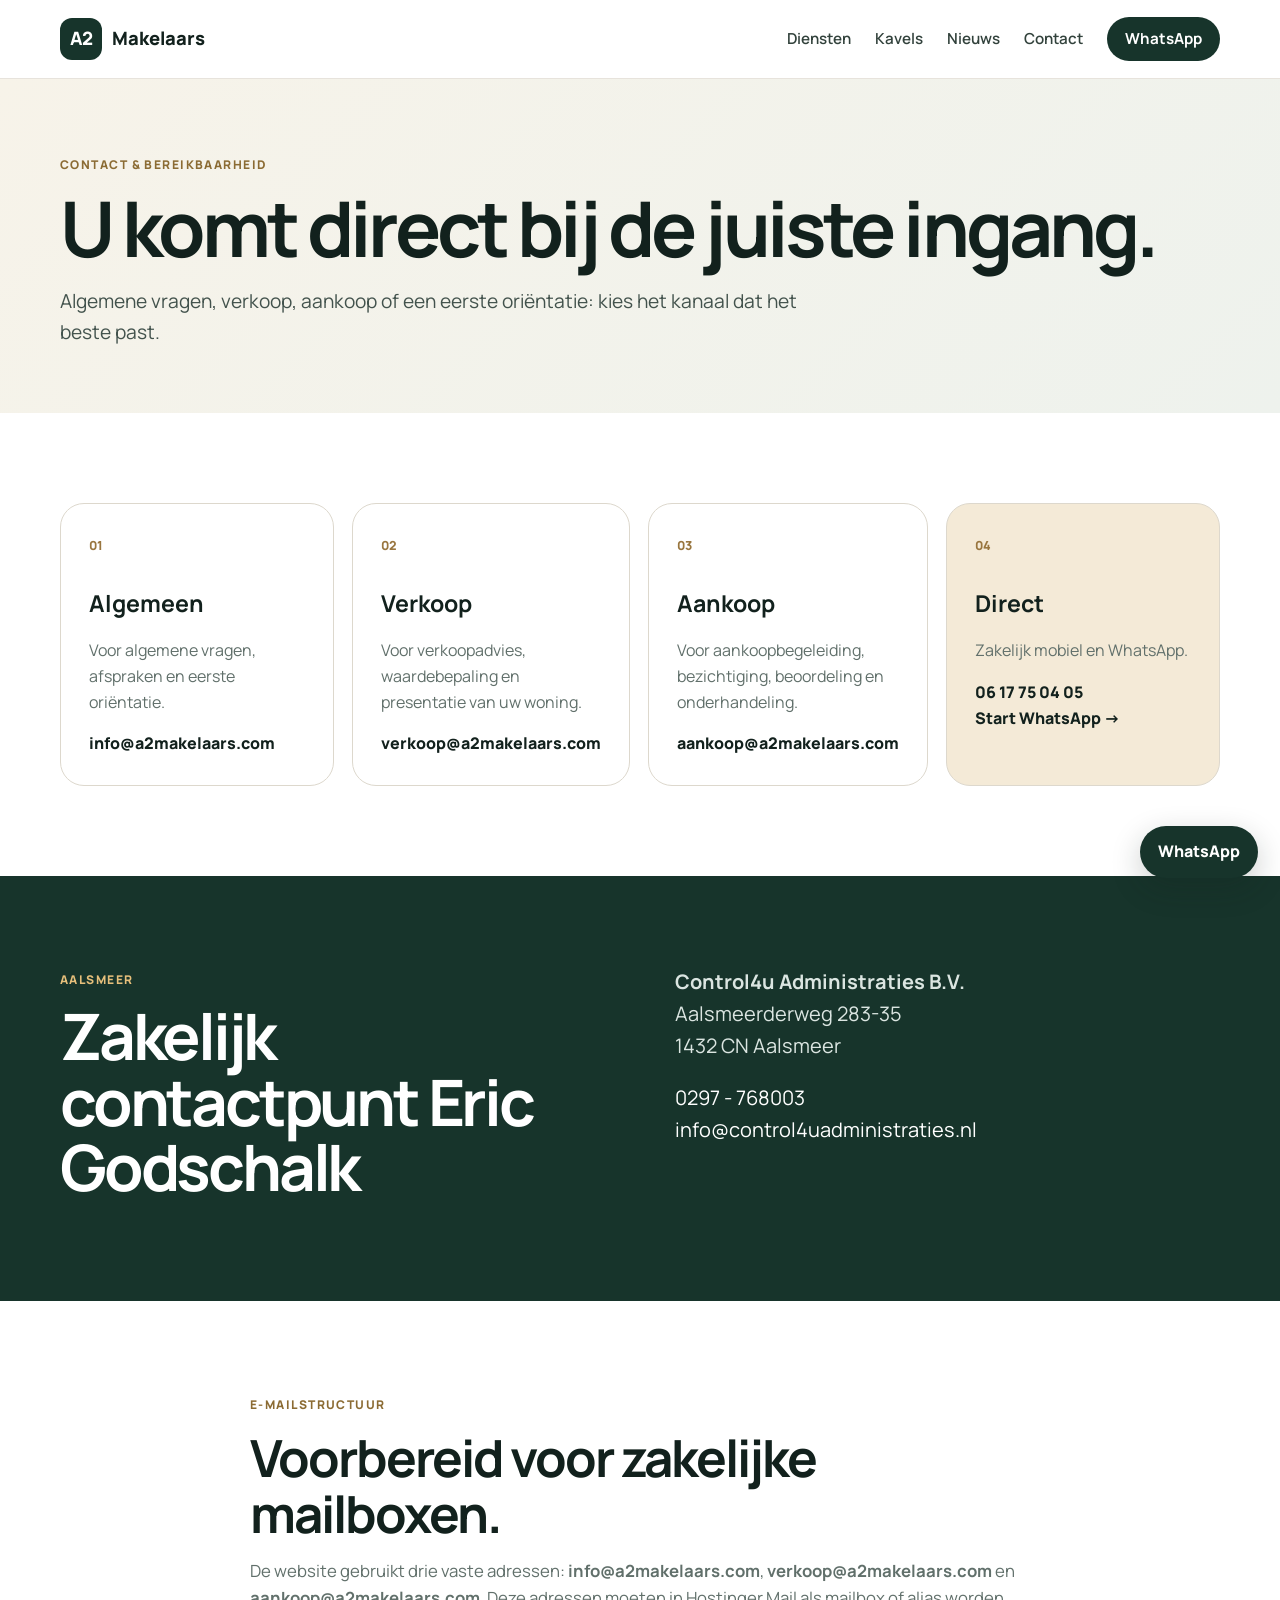
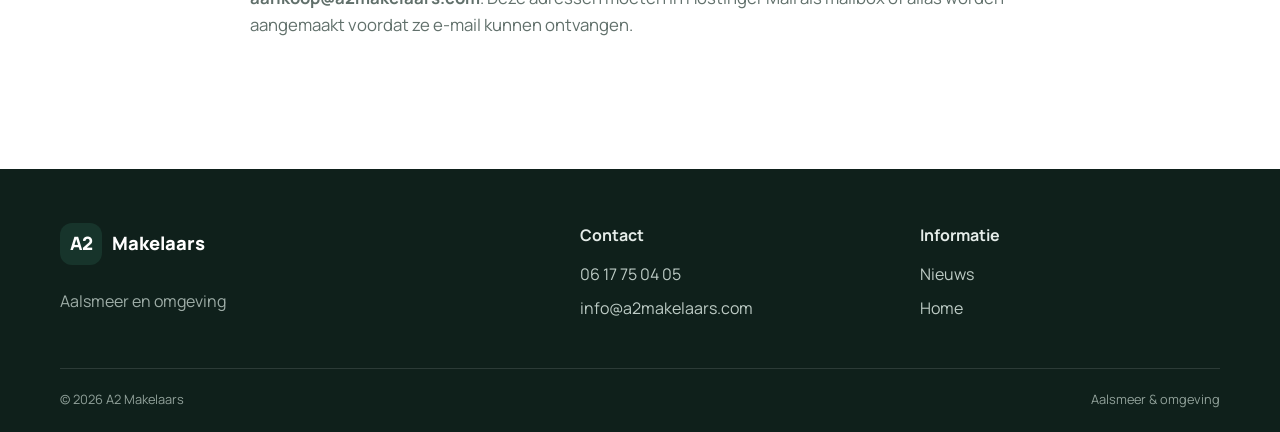
==== contact.html @ f008f57c "Voeg contactpagina toe" ====
<!doctype html>
<html lang="nl">
<head>
  <meta charset="utf-8">
  <meta name="viewport" content="width=device-width, initial-scale=1">
  <meta name="description" content="Contact A2 Makelaars voor verkoop, aankoop, waardebepaling en kavels in Aalsmeer en omgeving.">
  <title>Contact | A2 Makelaars</title>
  <link rel="preconnect" href="https://fonts.googleapis.com">
  <link rel="preconnect" href="https://fonts.gstatic.com" crossorigin>
  <link href="https://fonts.googleapis.com/css2?family=Manrope:wght@400;500;600;700;800&display=swap" rel="stylesheet">
  <link rel="stylesheet" href="assets/style.css">
</head>
<body>
  <header class="site-header">
    <div class="container nav-wrap">
      <a class="brand" href="index.html"><span class="brand-mark">A2</span><span>Makelaars</span></a>
      <button class="menu-toggle" aria-label="Menu openen" aria-expanded="false">☰</button>
      <nav class="main-nav">
        <a href="index.html#diensten">Diensten</a>
        <a href="index.html#kavels">Kavels</a>
        <a href="nieuws.html">Nieuws</a>
        <a href="contact.html" aria-current="page">Contact</a>
        <a class="btn btn-small" href="https://wa.me/31617750405?text=Goedendag%20A2%20Makelaars%2C%20ik%20heb%20een%20vraag." target="_blank" rel="noopener">WhatsApp</a>
      </nav>
    </div>
  </header>

  <main>
    <section class="news-hero">
      <div class="container">
        <span class="eyebrow">Contact & bereikbaarheid</span>
        <h1>U komt direct bij de juiste ingang.</h1>
        <p class="lead">Algemene vragen, verkoop, aankoop of een eerste oriëntatie: kies het kanaal dat het beste past.</p>
      </div>
    </section>

    <section class="section">
      <div class="container contact-cards">
        <article class="contact-card">
          <span class="number">01</span><h2>Algemeen</h2>
          <p>Voor algemene vragen, afspraken en eerste oriëntatie.</p>
          <a href="mailto:info@a2makelaars.com">info@a2makelaars.com</a>
        </article>
        <article class="contact-card">
          <span class="number">02</span><h2>Verkoop</h2>
          <p>Voor verkoopadvies, waardebepaling en presentatie van uw woning.</p>
          <a href="mailto:verkoop@a2makelaars.com">verkoop@a2makelaars.com</a>
        </article>
        <article class="contact-card">
          <span class="number">03</span><h2>Aankoop</h2>
          <p>Voor aankoopbegeleiding, bezichtiging, beoordeling en onderhandeling.</p>
          <a href="mailto:aankoop@a2makelaars.com">aankoop@a2makelaars.com</a>
        </article>
        <article class="contact-card accent-card">
          <span class="number">04</span><h2>Direct</h2>
          <p>Zakelijk mobiel en WhatsApp.</p>
          <a href="tel:+31617750405">06 17 75 04 05</a><br>
          <a href="https://wa.me/31617750405?text=Goedendag%20A2%20Makelaars%2C%20ik%20heb%20een%20vraag." target="_blank" rel="noopener">Start WhatsApp →</a>
        </article>
      </div>
    </section>

    <section class="section section-dark">
      <div class="container split-grid">
        <div>
          <span class="eyebrow eyebrow-light">Aalsmeer</span>
          <h2>Zakelijk contactpunt Eric Godschalk</h2>
        </div>
        <div>
          <p class="large-copy"><strong>Control4u Administraties B.V.</strong><br>Aalsmeerderweg 283-35<br>1432 CN Aalsmeer</p>
          <p class="large-copy"><a href="tel:+31297768003">0297 - 768003</a><br><a href="mailto:info@control4uadministraties.nl">info@control4uadministraties.nl</a></p>
        </div>
      </div>
    </section>

    <section class="section">
      <div class="container section-heading">
        <span class="eyebrow">E-mailstructuur</span>
        <h2>Voorbereid voor zakelijke mailboxen.</h2>
        <p>De website gebruikt drie vaste adressen: <strong>info@a2makelaars.com</strong>, <strong>verkoop@a2makelaars.com</strong> en <strong>aankoop@a2makelaars.com</strong>. Deze adressen moeten in Hostinger Mail als mailbox of alias worden aangemaakt voordat ze e-mail kunnen ontvangen.</p>
      </div>
    </section>
  </main>

  <a class="whatsapp-float" href="https://wa.me/31617750405?text=Goedendag%20A2%20Makelaars%2C%20ik%20heb%20een%20vraag." target="_blank" rel="noopener">WhatsApp</a>

  <footer class="site-footer">
    <div class="container footer-grid">
      <div><a class="brand brand-footer" href="index.html"><span class="brand-mark">A2</span><span>Makelaars</span></a><p>Aalsmeer en omgeving</p></div>
      <div><strong>Contact</strong><a href="tel:+31617750405">06 17 75 04 05</a><a href="mailto:info@a2makelaars.com">info@a2makelaars.com</a></div>
      <div><strong>Informatie</strong><a href="nieuws.html">Nieuws</a><a href="index.html">Home</a></div>
    </div>
    <div class="container footer-bottom"><span>© 2026 A2 Makelaars</span><span>Aalsmeer & omgeving</span></div>
  </footer>
  <script src="assets/script.js"></script>
</body>
</html>
---- assets/style.css ----
:root{--ink:#12211d;--muted:#61706b;--bg:#f5f2ea;--paper:#fff;--accent:#c99b4d;--deep:#17342b;--line:#ddd8cd;--radius:24px;--shadow:0 18px 50px rgba(18,33,29,.08)}*{box-sizing:border-box}html{scroll-behavior:smooth}body{margin:0;font-family:Manrope,system-ui,sans-serif;color:var(--ink);background:var(--paper);line-height:1.6}a{color:inherit;text-decoration:none}img{max-width:100%;display:block}.container{width:min(1160px,calc(100% - 40px));margin:auto}.site-header{position:sticky;top:0;z-index:50;background:rgba(255,255,255,.94);backdrop-filter:blur(12px);border-bottom:1px solid rgba(221,216,205,.7)}.nav-wrap{height:78px;display:flex;align-items:center;justify-content:space-between}.brand{display:flex;align-items:center;gap:10px;font-weight:800;font-size:1.15rem}.brand-mark{display:grid;place-items:center;width:42px;height:42px;border-radius:12px;background:var(--deep);color:#fff;font-weight:800;letter-spacing:-.04em}.main-nav{display:flex;align-items:center;gap:24px;font-size:.95rem;font-weight:600}.main-nav>a:not(.btn){color:#32423c}.main-nav>a:hover{color:var(--accent)}.menu-toggle{display:none;border:0;background:transparent;font-size:1.6rem}.btn{display:inline-flex;align-items:center;justify-content:center;border:0;border-radius:999px;padding:15px 22px;background:var(--deep);color:#fff;font-weight:700;cursor:pointer;transition:.2s ease}.btn:hover{transform:translateY(-1px);background:#0f2a22}.btn-small{padding:10px 18px}.btn-light{background:#fff;color:var(--deep)}.text-link{font-weight:700;color:var(--deep)}.hero{background:linear-gradient(135deg,#f7f3e9 0%,#eef2ed 100%);padding:86px 0 72px}.hero-grid{display:grid;grid-template-columns:1.2fr .8fr;gap:60px;align-items:center}.eyebrow{text-transform:uppercase;letter-spacing:.12em;font-size:.75rem;font-weight:800;color:#8b6b33}.hero h1{font-size:clamp(2.7rem,6vw,5.2rem);line-height:1.02;letter-spacing:-.055em;margin:16px 0 24px;max-width:850px}.lead{font-size:1.2rem;color:#42524c;max-width:760px}.hero-actions{display:flex;gap:22px;align-items:center;margin:34px 0}.trust-row{display:flex;gap:12px;flex-wrap:wrap}.trust-row span{padding:8px 12px;border-radius:999px;background:rgba(255,255,255,.72);border:1px solid rgba(23,52,43,.12);font-size:.84rem;font-weight:600}.hero-card{background:var(--deep);border-radius:32px;padding:12px;box-shadow:var(--shadow);transform:rotate(1.3deg)}.hero-card-inner{border:1px solid rgba(255,255,255,.2);border-radius:24px;padding:38px;color:#fff}.hero-card h2{font-size:2rem;line-height:1.15;margin:10px 0 16px}.hero-card p{color:#dbe7e2}.card-kicker{font-size:.78rem;text-transform:uppercase;letter-spacing:.1em;color:#e4bd77;font-weight:800}.card-link{font-weight:800;color:#f0cf96}.section{padding:90px 0}.stats-section{padding:0;background:#fff}.stats-grid{display:grid;grid-template-columns:repeat(3,1fr);border:1px solid var(--line);border-radius:24px;overflow:hidden;margin-top:-28px;position:relative;background:#fff;box-shadow:var(--shadow)}.stats-grid>div{padding:30px;display:flex;flex-direction:column;align-items:center;text-align:center}.stats-grid>div+div{border-left:1px solid var(--line)}.stats-grid strong{font-size:1.35rem}.stats-grid span{color:var(--muted);font-size:.9rem}.section-heading{max-width:780px;margin-bottom:40px}.section-heading h2{font-size:clamp(2rem,4vw,3.4rem);line-height:1.1;letter-spacing:-.04em;margin:12px 0}.section-heading p{font-size:1.05rem;color:var(--muted)}.compact{margin-bottom:30px}.card-grid{display:grid;grid-template-columns:repeat(3,1fr);gap:18px}.service-card{border:1px solid var(--line);border-radius:var(--radius);padding:28px;min-height:230px;background:#fff;transition:.2s ease}.service-card:hover{transform:translateY(-4px);box-shadow:var(--shadow)}.service-card .number,.contact-card .number{font-size:.78rem;font-weight:800;color:#99763f}.service-card h3{font-size:1.35rem;margin:34px 0 10px}.service-card p{color:var(--muted)}.service-card a,.contact-card a{font-weight:800}.accent-card{background:#f4ead7}.section-dark{background:var(--deep);color:#fff}.section-dark a{color:#fff}.split-grid{display:grid;grid-template-columns:1fr 1fr;gap:70px;align-items:start}.section-dark h2{font-size:clamp(2.3rem,5vw,4.6rem);line-height:1.02;letter-spacing:-.05em;margin:12px 0}.eyebrow-light{color:#e6bf7b}.large-copy{font-size:1.25rem;color:#dbe5e1;margin-top:0}.steps{display:grid;grid-template-columns:repeat(4,1fr);gap:18px}.step{border-top:2px solid var(--ink);padding-top:20px}.step>span{display:inline-grid;place-items:center;width:34px;height:34px;border-radius:50%;background:var(--bg);font-weight:800}.step h3{margin:24px 0 8px}.step p{color:var(--muted)}.news-preview{background:#f8f6f0}.row-heading{max-width:none;display:flex;align-items:end;justify-content:space-between;gap:20px}.news-grid{display:grid;grid-template-columns:repeat(3,1fr);gap:18px}.news-card{background:#fff;border:1px solid var(--line);border-radius:var(--radius);padding:26px}.tag{display:inline-block;padding:6px 10px;border-radius:999px;background:#f1eadc;font-size:.75rem;font-weight:800;color:#7d6032}.news-card time{display:block;margin:16px 0 8px;font-size:.82rem;color:var(--muted)}.news-card h3{font-size:1.3rem;line-height:1.25;margin:0 0 10px}.news-card p{color:var(--muted)}.news-card a{font-weight:800}.contact-section{background:#fff}.contact-grid{display:grid;grid-template-columns:1fr 1fr;gap:44px;align-items:start}.contact-grid h2{font-size:clamp(2rem,4vw,3.5rem);line-height:1.1;letter-spacing:-.04em}.quick-contact{display:grid;grid-template-columns:1fr 1fr;gap:12px;margin-top:28px}.quick-contact a{border:1px solid var(--line);border-radius:16px;padding:16px;background:#fff;display:flex;flex-direction:column}.quick-contact span{color:var(--muted);font-size:.9rem}.contact-panel{background:var(--bg);border-radius:var(--radius);padding:30px}.contact-panel h3{font-size:1.55rem;margin:8px 0 12px}.contact-panel p{color:#45544f}.contact-panel a:not(.btn){font-weight:700}.contact-cards{display:grid;grid-template-columns:repeat(4,1fr);gap:18px}.contact-card{border:1px solid var(--line);border-radius:var(--radius);padding:28px;min-height:220px}.contact-card h2{margin:28px 0 10px;font-size:1.45rem}.contact-card p{color:var(--muted)}.whatsapp-float{position:fixed;right:22px;bottom:22px;z-index:60;background:#17342b;color:#fff;border-radius:999px;padding:13px 18px;font-weight:800;box-shadow:0 10px 30px rgba(18,33,29,.22)}.site-footer{background:#0f201b;color:#e5ece9;padding:54px 0 22px}.footer-grid{display:grid;grid-template-columns:1.6fr 1fr 1fr;gap:40px}.brand-footer{color:#fff}.footer-grid>div{display:flex;flex-direction:column;gap:8px}.footer-grid strong{margin-bottom:6px}.footer-grid a:not(.brand){color:#bdcbc5}.footer-grid p{color:#9eada7}.footer-bottom{display:flex;justify-content:space-between;border-top:1px solid rgba(255,255,255,.12);margin-top:38px;padding-top:20px;font-size:.8rem;color:#91a19a}.news-hero{padding:72px 0 46px;background:linear-gradient(135deg,#f7f3e9,#eef2ed)}.news-hero h1{font-size:clamp(2.5rem,6vw,5rem);line-height:1.02;letter-spacing:-.05em;margin:12px 0}.article-list{display:grid;gap:20px}.article{border:1px solid var(--line);border-radius:var(--radius);padding:30px;background:#fff}.article .meta{display:flex;gap:12px;align-items:center;flex-wrap:wrap}.article h2{font-size:clamp(1.6rem,3vw,2.4rem);line-height:1.15;margin:16px 0}.article p,.article ul{color:#4f5f59}.article-note{padding:18px;border-radius:16px;background:#f5f1e7;color:#5f553f}@media(max-width:980px){.contact-cards{grid-template-columns:1fr 1fr}.hero-grid,.split-grid,.contact-grid{grid-template-columns:1fr}.card-grid,.news-grid{grid-template-columns:1fr 1fr}.steps{grid-template-columns:1fr 1fr}.hero-card{transform:none}.main-nav{position:absolute;left:20px;right:20px;top:72px;display:none;flex-direction:column;align-items:stretch;background:#fff;border:1px solid var(--line);padding:18px;border-radius:18px;box-shadow:var(--shadow)}.main-nav.open{display:flex}.menu-toggle{display:block}}@media(max-width:640px){.container{width:min(100% - 28px,1160px)}.hero{padding-top:58px}.hero h1{font-size:2.7rem}.hero-actions{align-items:flex-start;flex-direction:column}.stats-grid{grid-template-columns:1fr;margin-top:-18px}.stats-grid>div+div{border-left:0;border-top:1px solid var(--line)}.card-grid,.news-grid,.steps,.quick-contact,.contact-cards{grid-template-columns:1fr}.row-heading{align-items:flex-start;flex-direction:column}.footer-grid{grid-template-columns:1fr 1fr}.footer-grid>div:first-child{grid-column:1/-1}.footer-bottom{gap:12px;flex-direction:column}.section{padding:68px 0}.whatsapp-float{right:14px;bottom:14px}}
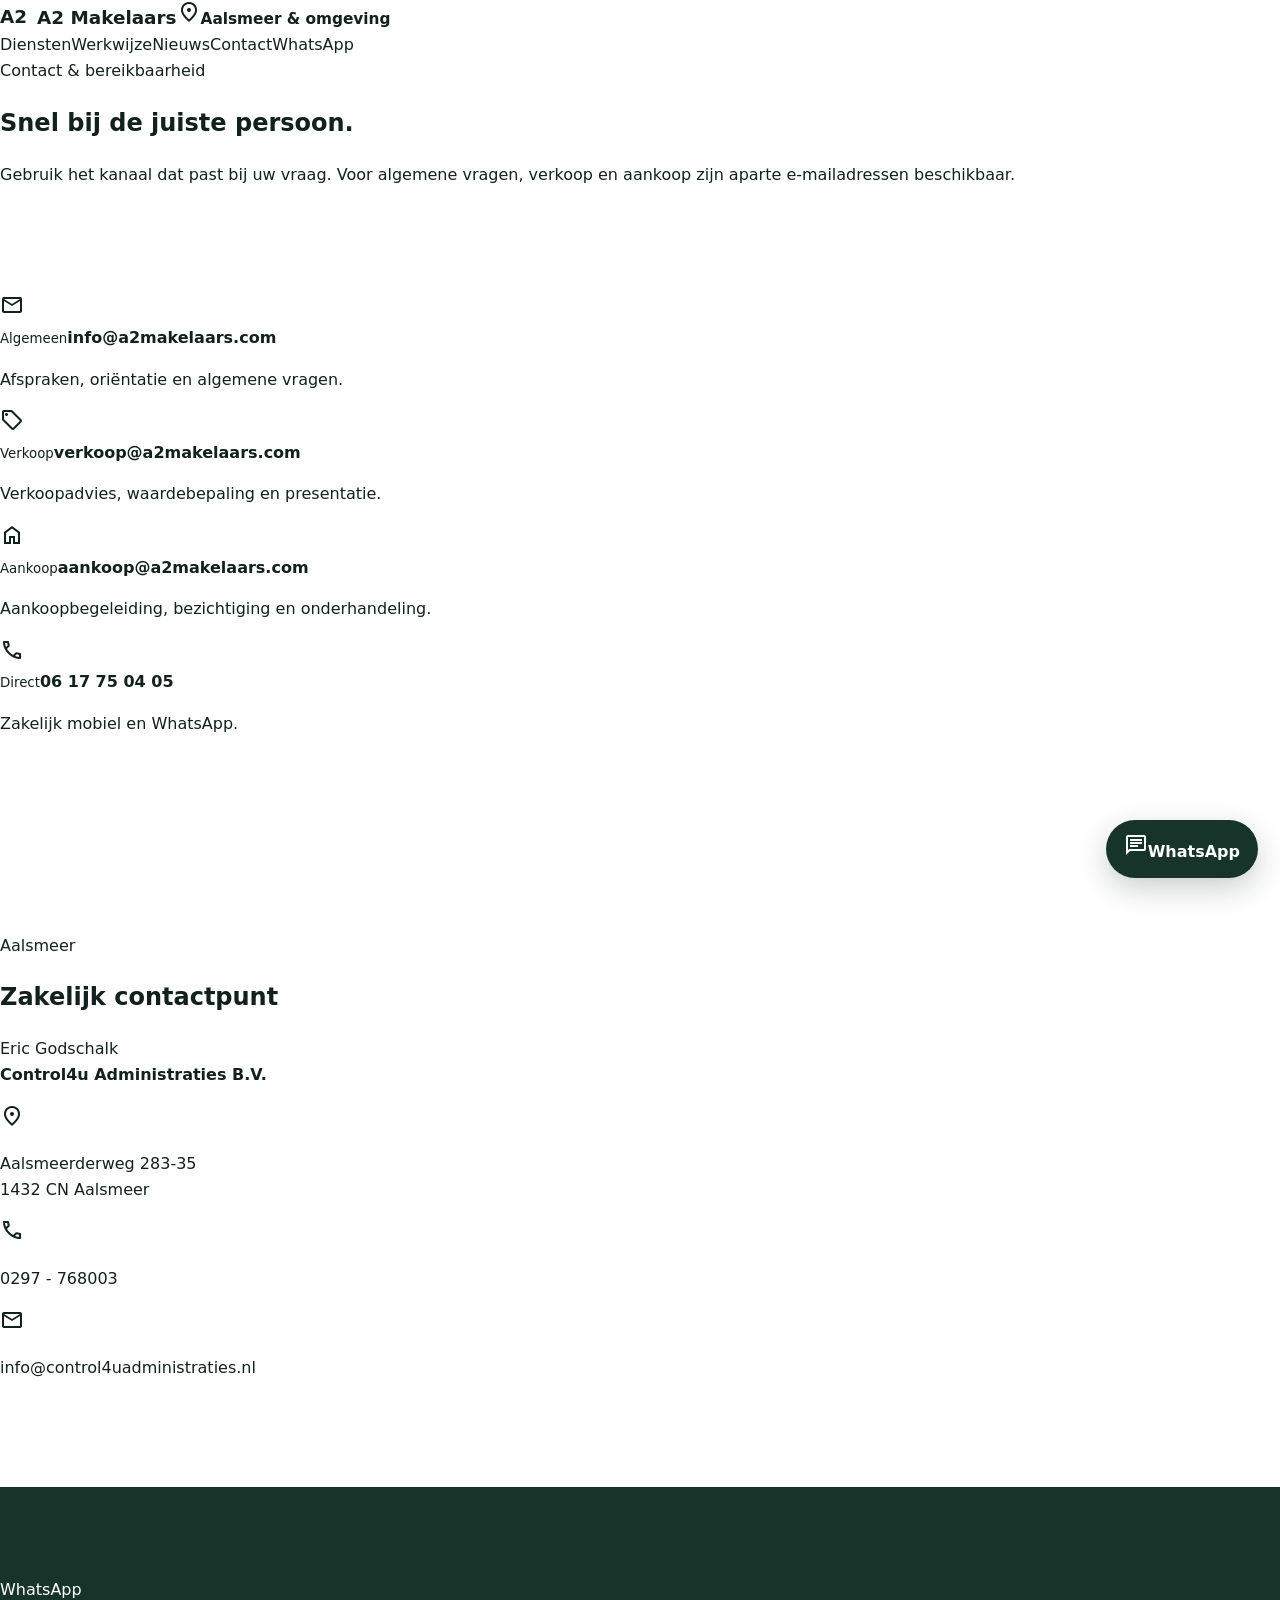
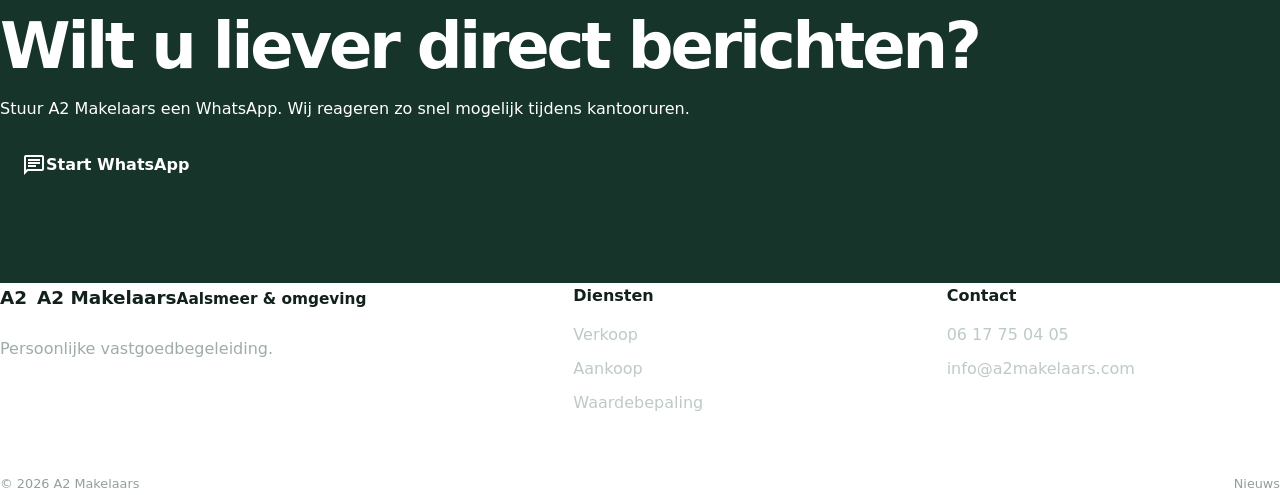
==== commit 6a0dd726: "Vernieuw contactpagina in nieuwe huisstijl" ====
--- a/contact.html
+++ b/contact.html
@@ -1,97 +1,50 @@
 <!doctype html>
 <html lang="nl">
 <head>
-  <meta charset="utf-8">
-  <meta name="viewport" content="width=device-width, initial-scale=1">
-  <meta name="description" content="Contact A2 Makelaars voor verkoop, aankoop, waardebepaling en kavels in Aalsmeer en omgeving.">
+  <meta charset="utf-8"><meta name="viewport" content="width=device-width,initial-scale=1">
+  <meta name="description" content="Neem contact op met A2 Makelaars voor verkoop, aankoop, waardebepaling en kavels.">
   <title>Contact | A2 Makelaars</title>
-  <link rel="preconnect" href="https://fonts.googleapis.com">
-  <link rel="preconnect" href="https://fonts.gstatic.com" crossorigin>
-  <link href="https://fonts.googleapis.com/css2?family=Manrope:wght@400;500;600;700;800&display=swap" rel="stylesheet">
+  <link rel="preconnect" href="https://fonts.googleapis.com"><link rel="preconnect" href="https://fonts.gstatic.com" crossorigin>
+  <link href="https://fonts.googleapis.com/css2?family=Inter:wght@400;500;600;700&family=Plus+Jakarta+Sans:wght@600;700;800&display=swap" rel="stylesheet">
+  <link href="https://fonts.googleapis.com/css2?family=Material+Symbols+Outlined:opsz,wght,FILL,GRAD@20..48,300..700,0..1,-50..200" rel="stylesheet">
   <link rel="stylesheet" href="assets/style.css">
 </head>
 <body>
-  <header class="site-header">
-    <div class="container nav-wrap">
-      <a class="brand" href="index.html"><span class="brand-mark">A2</span><span>Makelaars</span></a>
-      <button class="menu-toggle" aria-label="Menu openen" aria-expanded="false">☰</button>
-      <nav class="main-nav">
-        <a href="index.html#diensten">Diensten</a>
-        <a href="index.html#kavels">Kavels</a>
-        <a href="nieuws.html">Nieuws</a>
-        <a href="contact.html" aria-current="page">Contact</a>
-        <a class="btn btn-small" href="https://wa.me/31617750405?text=Goedendag%20A2%20Makelaars%2C%20ik%20heb%20een%20vraag." target="_blank" rel="noopener">WhatsApp</a>
-      </nav>
+<header class="topbar"><div class="shell nav">
+  <a class="brand" href="index.html"><span class="brand-badge">A2</span><span class="brand-copy"><strong>A2 Makelaars</strong><small><span class="material-symbols-outlined">location_on</span>Aalsmeer & omgeving</small></span></a>
+  <button class="menu-toggle" type="button" aria-label="Menu openen" aria-expanded="false"><span class="material-symbols-outlined">menu</span></button>
+  <nav class="nav-links"><a href="index.html#diensten">Diensten</a><a href="index.html#werkwijze">Werkwijze</a><a href="nieuws.html">Nieuws</a><a class="active" href="contact.html">Contact</a><a class="nav-cta" href="https://wa.me/31617750405?text=Goedendag%20A2%20Makelaars%2C%20ik%20heb%20een%20vraag." target="_blank" rel="noopener">WhatsApp</a></nav>
+</div></header>
+
+<main>
+  <section class="page-hero"><div class="shell"><span class="section-kicker">Contact & bereikbaarheid</span><h1>Snel bij de juiste persoon.</h1><p>Gebruik het kanaal dat past bij uw vraag. Voor algemene vragen, verkoop en aankoop zijn aparte e-mailadressen beschikbaar.</p></div></section>
+
+  <section class="section"><div class="shell contact-options">
+    <a class="contact-option" href="mailto:info@a2makelaars.com"><span class="material-symbols-outlined">mail</span><div><small>Algemeen</small><strong>info@a2makelaars.com</strong><p>Afspraken, oriëntatie en algemene vragen.</p></div></a>
+    <a class="contact-option" href="mailto:verkoop@a2makelaars.com"><span class="material-symbols-outlined">sell</span><div><small>Verkoop</small><strong>verkoop@a2makelaars.com</strong><p>Verkoopadvies, waardebepaling en presentatie.</p></div></a>
+    <a class="contact-option" href="mailto:aankoop@a2makelaars.com"><span class="material-symbols-outlined">home</span><div><small>Aankoop</small><strong>aankoop@a2makelaars.com</strong><p>Aankoopbegeleiding, bezichtiging en onderhandeling.</p></div></a>
+    <a class="contact-option featured" href="tel:+31617750405"><span class="material-symbols-outlined">call</span><div><small>Direct</small><strong>06 17 75 04 05</strong><p>Zakelijk mobiel en WhatsApp.</p></div></a>
+  </div></section>
+
+  <section class="section section-soft"><div class="shell office-grid">
+    <div>
+      <span class="section-kicker">Aalsmeer</span><h2>Zakelijk contactpunt</h2>
+      <p class="lead-sm">Eric Godschalk<br><strong>Control4u Administraties B.V.</strong></p>
     </div>
-  </header>
+    <div class="office-card">
+      <div><span class="material-symbols-outlined">location_on</span><p>Aalsmeerderweg 283-35<br>1432 CN Aalsmeer</p></div>
+      <div><span class="material-symbols-outlined">call</span><p><a href="tel:+31297768003">0297 - 768003</a></p></div>
+      <div><span class="material-symbols-outlined">mail</span><p><a href="mailto:info@control4uadministraties.nl">info@control4uadministraties.nl</a></p></div>
+    </div>
+  </div></section>
 
-  <main>
-    <section class="news-hero">
-      <div class="container">
-        <span class="eyebrow">Contact & bereikbaarheid</span>
-        <h1>U komt direct bij de juiste ingang.</h1>
-        <p class="lead">Algemene vragen, verkoop, aankoop of een eerste oriëntatie: kies het kanaal dat het beste past.</p>
-      </div>
-    </section>
+  <section class="section section-dark"><div class="shell contact-split">
+    <div><span class="section-kicker light">WhatsApp</span><h2>Wilt u liever direct berichten?</h2><p>Stuur A2 Makelaars een WhatsApp. Wij reageren zo snel mogelijk tijdens kantooruren.</p></div>
+    <div class="center-cta"><a class="btn btn-white" href="https://wa.me/31617750405?text=Goedendag%20A2%20Makelaars%2C%20ik%20heb%20een%20vraag." target="_blank" rel="noopener"><span class="material-symbols-outlined">chat</span>Start WhatsApp</a></div>
+  </div></section>
+</main>
 
-    <section class="section">
-      <div class="container contact-cards">
-        <article class="contact-card">
-          <span class="number">01</span><h2>Algemeen</h2>
-          <p>Voor algemene vragen, afspraken en eerste oriëntatie.</p>
-          <a href="mailto:info@a2makelaars.com">info@a2makelaars.com</a>
-        </article>
-        <article class="contact-card">
-          <span class="number">02</span><h2>Verkoop</h2>
-          <p>Voor verkoopadvies, waardebepaling en presentatie van uw woning.</p>
-          <a href="mailto:verkoop@a2makelaars.com">verkoop@a2makelaars.com</a>
-        </article>
-        <article class="contact-card">
-          <span class="number">03</span><h2>Aankoop</h2>
-          <p>Voor aankoopbegeleiding, bezichtiging, beoordeling en onderhandeling.</p>
-          <a href="mailto:aankoop@a2makelaars.com">aankoop@a2makelaars.com</a>
-        </article>
-        <article class="contact-card accent-card">
-          <span class="number">04</span><h2>Direct</h2>
-          <p>Zakelijk mobiel en WhatsApp.</p>
-          <a href="tel:+31617750405">06 17 75 04 05</a><br>
-          <a href="https://wa.me/31617750405?text=Goedendag%20A2%20Makelaars%2C%20ik%20heb%20een%20vraag." target="_blank" rel="noopener">Start WhatsApp →</a>
-        </article>
-      </div>
-    </section>
-
-    <section class="section section-dark">
-      <div class="container split-grid">
-        <div>
-          <span class="eyebrow eyebrow-light">Aalsmeer</span>
-          <h2>Zakelijk contactpunt Eric Godschalk</h2>
-        </div>
-        <div>
-          <p class="large-copy"><strong>Control4u Administraties B.V.</strong><br>Aalsmeerderweg 283-35<br>1432 CN Aalsmeer</p>
-          <p class="large-copy"><a href="tel:+31297768003">0297 - 768003</a><br><a href="mailto:info@control4uadministraties.nl">info@control4uadministraties.nl</a></p>
-        </div>
-      </div>
-    </section>
-
-    <section class="section">
-      <div class="container section-heading">
-        <span class="eyebrow">E-mailstructuur</span>
-        <h2>Voorbereid voor zakelijke mailboxen.</h2>
-        <p>De website gebruikt drie vaste adressen: <strong>info@a2makelaars.com</strong>, <strong>verkoop@a2makelaars.com</strong> en <strong>aankoop@a2makelaars.com</strong>. Deze adressen moeten in Hostinger Mail als mailbox of alias worden aangemaakt voordat ze e-mail kunnen ontvangen.</p>
-      </div>
-    </section>
-  </main>
-
-  <a class="whatsapp-float" href="https://wa.me/31617750405?text=Goedendag%20A2%20Makelaars%2C%20ik%20heb%20een%20vraag." target="_blank" rel="noopener">WhatsApp</a>
-
-  <footer class="site-footer">
-    <div class="container footer-grid">
-      <div><a class="brand brand-footer" href="index.html"><span class="brand-mark">A2</span><span>Makelaars</span></a><p>Aalsmeer en omgeving</p></div>
-      <div><strong>Contact</strong><a href="tel:+31617750405">06 17 75 04 05</a><a href="mailto:info@a2makelaars.com">info@a2makelaars.com</a></div>
-      <div><strong>Informatie</strong><a href="nieuws.html">Nieuws</a><a href="index.html">Home</a></div>
-    </div>
-    <div class="container footer-bottom"><span>© 2026 A2 Makelaars</span><span>Aalsmeer & omgeving</span></div>
-  </footer>
-  <script src="assets/script.js"></script>
-</body>
-</html>+<a class="whatsapp-float" href="https://wa.me/31617750405?text=Goedendag%20A2%20Makelaars%2C%20ik%20heb%20een%20vraag." target="_blank" rel="noopener"><span class="material-symbols-outlined">chat</span>WhatsApp</a>
+<footer><div class="shell footer-grid"><div><a class="brand footer-brand" href="index.html"><span class="brand-badge">A2</span><span class="brand-copy"><strong>A2 Makelaars</strong><small>Aalsmeer & omgeving</small></span></a><p>Persoonlijke vastgoedbegeleiding.</p></div><div><strong>Diensten</strong><a href="index.html#verkoop">Verkoop</a><a href="index.html#aankoop">Aankoop</a><a href="index.html#waarde">Waardebepaling</a></div><div><strong>Contact</strong><a href="tel:+31617750405">06 17 75 04 05</a><a href="mailto:info@a2makelaars.com">info@a2makelaars.com</a></div></div><div class="shell footer-bottom"><span>© 2026 A2 Makelaars</span><a href="nieuws.html">Nieuws</a></div></footer>
+<script src="assets/script.js"></script>
+</body></html>
--- a/assets/style.css
+++ b/assets/style.css
@@ -1 +1 @@
-:root{--ink:#12211d;--muted:#61706b;--bg:#f5f2ea;--paper:#fff;--accent:#c99b4d;--deep:#17342b;--line:#ddd8cd;--radius:24px;--shadow:0 18px 50px rgba(18,33,29,.08)}*{box-sizing:border-box}html{scroll-behavior:smooth}body{margin:0;font-family:Manrope,system-ui,sans-serif;color:var(--ink);background:var(--paper);line-height:1.6}a{color:inherit;text-decoration:none}img{max-width:100%;display:block}.container{width:min(1160px,calc(100% - 40px));margin:auto}.site-header{position:sticky;top:0;z-index:50;background:rgba(255,255,255,.94);backdrop-filter:blur(12px);border-bottom:1px solid rgba(221,216,205,.7)}.nav-wrap{height:78px;display:flex;align-items:center;justify-content:space-between}.brand{display:flex;align-items:center;gap:10px;font-weight:800;font-size:1.15rem}.brand-mark{display:grid;place-items:center;width:42px;height:42px;border-radius:12px;background:var(--deep);color:#fff;font-weight:800;letter-spacing:-.04em}.main-nav{display:flex;align-items:center;gap:24px;font-size:.95rem;font-weight:600}.main-nav>a:not(.btn){color:#32423c}.main-nav>a:hover{color:var(--accent)}.menu-toggle{display:none;border:0;background:transparent;font-size:1.6rem}.btn{display:inline-flex;align-items:center;justify-content:center;border:0;border-radius:999px;padding:15px 22px;background:var(--deep);color:#fff;font-weight:700;cursor:pointer;transition:.2s ease}.btn:hover{transform:translateY(-1px);background:#0f2a22}.btn-small{padding:10px 18px}.btn-light{background:#fff;color:var(--deep)}.text-link{font-weight:700;color:var(--deep)}.hero{background:linear-gradient(135deg,#f7f3e9 0%,#eef2ed 100%);padding:86px 0 72px}.hero-grid{display:grid;grid-template-columns:1.2fr .8fr;gap:60px;align-items:center}.eyebrow{text-transform:uppercase;letter-spacing:.12em;font-size:.75rem;font-weight:800;color:#8b6b33}.hero h1{font-size:clamp(2.7rem,6vw,5.2rem);line-height:1.02;letter-spacing:-.055em;margin:16px 0 24px;max-width:850px}.lead{font-size:1.2rem;color:#42524c;max-width:760px}.hero-actions{display:flex;gap:22px;align-items:center;margin:34px 0}.trust-row{display:flex;gap:12px;flex-wrap:wrap}.trust-row span{padding:8px 12px;border-radius:999px;background:rgba(255,255,255,.72);border:1px solid rgba(23,52,43,.12);font-size:.84rem;font-weight:600}.hero-card{background:var(--deep);border-radius:32px;padding:12px;box-shadow:var(--shadow);transform:rotate(1.3deg)}.hero-card-inner{border:1px solid rgba(255,255,255,.2);border-radius:24px;padding:38px;color:#fff}.hero-card h2{font-size:2rem;line-height:1.15;margin:10px 0 16px}.hero-card p{color:#dbe7e2}.card-kicker{font-size:.78rem;text-transform:uppercase;letter-spacing:.1em;color:#e4bd77;font-weight:800}.card-link{font-weight:800;color:#f0cf96}.section{padding:90px 0}.stats-section{padding:0;background:#fff}.stats-grid{display:grid;grid-template-columns:repeat(3,1fr);border:1px solid var(--line);border-radius:24px;overflow:hidden;margin-top:-28px;position:relative;background:#fff;box-shadow:var(--shadow)}.stats-grid>div{padding:30px;display:flex;flex-direction:column;align-items:center;text-align:center}.stats-grid>div+div{border-left:1px solid var(--line)}.stats-grid strong{font-size:1.35rem}.stats-grid span{color:var(--muted);font-size:.9rem}.section-heading{max-width:780px;margin-bottom:40px}.section-heading h2{font-size:clamp(2rem,4vw,3.4rem);line-height:1.1;letter-spacing:-.04em;margin:12px 0}.section-heading p{font-size:1.05rem;color:var(--muted)}.compact{margin-bottom:30px}.card-grid{display:grid;grid-template-columns:repeat(3,1fr);gap:18px}.service-card{border:1px solid var(--line);border-radius:var(--radius);padding:28px;min-height:230px;background:#fff;transition:.2s ease}.service-card:hover{transform:translateY(-4px);box-shadow:var(--shadow)}.service-card .number,.contact-card .number{font-size:.78rem;font-weight:800;color:#99763f}.service-card h3{font-size:1.35rem;margin:34px 0 10px}.service-card p{color:var(--muted)}.service-card a,.contact-card a{font-weight:800}.accent-card{background:#f4ead7}.section-dark{background:var(--deep);color:#fff}.section-dark a{color:#fff}.split-grid{display:grid;grid-template-columns:1fr 1fr;gap:70px;align-items:start}.section-dark h2{font-size:clamp(2.3rem,5vw,4.6rem);line-height:1.02;letter-spacing:-.05em;margin:12px 0}.eyebrow-light{color:#e6bf7b}.large-copy{font-size:1.25rem;color:#dbe5e1;margin-top:0}.steps{display:grid;grid-template-columns:repeat(4,1fr);gap:18px}.step{border-top:2px solid var(--ink);padding-top:20px}.step>span{display:inline-grid;place-items:center;width:34px;height:34px;border-radius:50%;background:var(--bg);font-weight:800}.step h3{margin:24px 0 8px}.step p{color:var(--muted)}.news-preview{background:#f8f6f0}.row-heading{max-width:none;display:flex;align-items:end;justify-content:space-between;gap:20px}.news-grid{display:grid;grid-template-columns:repeat(3,1fr);gap:18px}.news-card{background:#fff;border:1px solid var(--line);border-radius:var(--radius);padding:26px}.tag{display:inline-block;padding:6px 10px;border-radius:999px;background:#f1eadc;font-size:.75rem;font-weight:800;color:#7d6032}.news-card time{display:block;margin:16px 0 8px;font-size:.82rem;color:var(--muted)}.news-card h3{font-size:1.3rem;line-height:1.25;margin:0 0 10px}.news-card p{color:var(--muted)}.news-card a{font-weight:800}.contact-section{background:#fff}.contact-grid{display:grid;grid-template-columns:1fr 1fr;gap:44px;align-items:start}.contact-grid h2{font-size:clamp(2rem,4vw,3.5rem);line-height:1.1;letter-spacing:-.04em}.quick-contact{display:grid;grid-template-columns:1fr 1fr;gap:12px;margin-top:28px}.quick-contact a{border:1px solid var(--line);border-radius:16px;padding:16px;background:#fff;display:flex;flex-direction:column}.quick-contact span{color:var(--muted);font-size:.9rem}.contact-panel{background:var(--bg);border-radius:var(--radius);padding:30px}.contact-panel h3{font-size:1.55rem;margin:8px 0 12px}.contact-panel p{color:#45544f}.contact-panel a:not(.btn){font-weight:700}.contact-cards{display:grid;grid-template-columns:repeat(4,1fr);gap:18px}.contact-card{border:1px solid var(--line);border-radius:var(--radius);padding:28px;min-height:220px}.contact-card h2{margin:28px 0 10px;font-size:1.45rem}.contact-card p{color:var(--muted)}.whatsapp-float{position:fixed;right:22px;bottom:22px;z-index:60;background:#17342b;color:#fff;border-radius:999px;padding:13px 18px;font-weight:800;box-shadow:0 10px 30px rgba(18,33,29,.22)}.site-footer{background:#0f201b;color:#e5ece9;padding:54px 0 22px}.footer-grid{display:grid;grid-template-columns:1.6fr 1fr 1fr;gap:40px}.brand-footer{color:#fff}.footer-grid>div{display:flex;flex-direction:column;gap:8px}.footer-grid strong{margin-bottom:6px}.footer-grid a:not(.brand){color:#bdcbc5}.footer-grid p{color:#9eada7}.footer-bottom{display:flex;justify-content:space-between;border-top:1px solid rgba(255,255,255,.12);margin-top:38px;padding-top:20px;font-size:.8rem;color:#91a19a}.news-hero{padding:72px 0 46px;background:linear-gradient(135deg,#f7f3e9,#eef2ed)}.news-hero h1{font-size:clamp(2.5rem,6vw,5rem);line-height:1.02;letter-spacing:-.05em;margin:12px 0}.article-list{display:grid;gap:20px}.article{border:1px solid var(--line);border-radius:var(--radius);padding:30px;background:#fff}.article .meta{display:flex;gap:12px;align-items:center;flex-wrap:wrap}.article h2{font-size:clamp(1.6rem,3vw,2.4rem);line-height:1.15;margin:16px 0}.article p,.article ul{color:#4f5f59}.article-note{padding:18px;border-radius:16px;background:#f5f1e7;color:#5f553f}@media(max-width:980px){.contact-cards{grid-template-columns:1fr 1fr}.hero-grid,.split-grid,.contact-grid{grid-template-columns:1fr}.card-grid,.news-grid{grid-template-columns:1fr 1fr}.steps{grid-template-columns:1fr 1fr}.hero-card{transform:none}.main-nav{position:absolute;left:20px;right:20px;top:72px;display:none;flex-direction:column;align-items:stretch;background:#fff;border:1px solid var(--line);padding:18px;border-radius:18px;box-shadow:var(--shadow)}.main-nav.open{display:flex}.menu-toggle{display:block}}@media(max-width:640px){.container{width:min(100% - 28px,1160px)}.hero{padding-top:58px}.hero h1{font-size:2.7rem}.hero-actions{align-items:flex-start;flex-direction:column}.stats-grid{grid-template-columns:1fr;margin-top:-18px}.stats-grid>div+div{border-left:0;border-top:1px solid var(--line)}.card-grid,.news-grid,.steps,.quick-contact,.contact-cards{grid-template-columns:1fr}.row-heading{align-items:flex-start;flex-direction:column}.footer-grid{grid-template-columns:1fr 1fr}.footer-grid>div:first-child{grid-column:1/-1}.footer-bottom{gap:12px;flex-direction:column}.section{padding:68px 0}.whatsapp-float{right:14px;bottom:14px}}+:root{--ink:#12211d;--muted:#61706b;--bg:#f5f2ea;--paper:#fff;--accent:#c99b4d;--deep:#17342b;--line:#ddd8cd;--radius:24px;--shadow:0 18px 50px rgba(18,33,29,.08)}*{box-sizing:border-box}html{scroll-behavior:smooth}body{margin:0;font-family:Manrope,system-ui,sans-serif;color:var(--ink);background:var(--paper);line-height:1.6}a{color:inherit;text-decoration:none}img{max-width:100%;display:block}.container{width:min(1160px,calc(100% - 40px));margin:auto}.site-header{position:sticky;top:0;z-index:50;background:rgba(255,255,255,.94);backdrop-filter:blur(12px);border-bottom:1px solid rgba(221,216,205,.7)}.nav-wrap{height:78px;display:flex;align-items:center;justify-content:space-between}.brand{display:flex;align-items:center;gap:10px;font-weight:800;font-size:1.15rem}.brand-mark{display:grid;place-items:center;width:42px;height:42px;border-radius:12px;background:var(--deep);color:#fff;font-weight:800;letter-spacing:-.04em}.main-nav{display:flex;align-items:center;gap:24px;font-size:.95rem;font-weight:600}.main-nav>a:not(.btn){color:#32423c}.main-nav>a:hover{color:var(--accent)}.menu-toggle{display:none;border:0;background:transparent;font-size:1.6rem}.btn{display:inline-flex;align-items:center;justify-content:center;border:0;border-radius:999px;padding:15px 22px;background:var(--deep);color:#fff;font-weight:700;cursor:pointer;transition:.2s ease}.btn:hover{transform:translateY(-1px);background:#0f2a22}.btn-small{padding:10px 18px}.btn-light{background:#fff;color:var(--deep)}.text-link{font-weight:700;color:var(--deep)}.hero{background:linear-gradient(135deg,#f7f3e9 0%,#eef2ed 100%);padding:86px 0 72px}.hero-grid{display:grid;grid-template-columns:1.2fr .8fr;gap:60px;align-items:center}.eyebrow{text-transform:uppercase;letter-spacing:.12em;font-size:.75rem;font-weight:800;color:#8b6b33}.hero h1{font-size:clamp(2.7rem,6vw,5.2rem);line-height:1.02;letter-spacing:-.055em;margin:16px 0 24px;max-width:850px}.lead{font-size:1.2rem;color:#42524c;max-width:760px}.hero-actions{display:flex;gap:22px;align-items:center;margin:34px 0}.trust-row{display:flex;gap:12px;flex-wrap:wrap}.trust-row span{padding:8px 12px;border-radius:999px;background:rgba(255,255,255,.72);border:1px solid rgba(23,52,43,.12);font-size:.84rem;font-weight:600}.hero-card{background:var(--deep);border-radius:32px;padding:12px;box-shadow:var(--shadow);transform:rotate(1.3deg)}.hero-card-inner{border:1px solid rgba(255,255,255,.2);border-radius:24px;padding:38px;color:#fff}.hero-card h2{font-size:2rem;line-height:1.15;margin:10px 0 16px}.hero-card p{color:#dbe7e2}.card-kicker{font-size:.78rem;text-transform:uppercase;letter-spacing:.1em;color:#e4bd77;font-weight:800}.card-link{font-weight:800;color:#f0cf96}.section{padding:90px 0}.stats-section{padding:0;background:#fff}.stats-grid{display:grid;grid-template-columns:repeat(3,1fr);border:1px solid var(--line);border-radius:24px;overflow:hidden;margin-top:-28px;position:relative;background:#fff;box-shadow:var(--shadow)}.stats-grid>div{padding:30px;display:flex;flex-direction:column;align-items:center;text-align:center}.stats-grid>div+div{border-left:1px solid var(--line)}.stats-grid strong{font-size:1.35rem}.stats-grid span{color:var(--muted);font-size:.9rem}.section-heading{max-width:780px;margin-bottom:40px}.section-heading h2{font-size:clamp(2rem,4vw,3.4rem);line-height:1.1;letter-spacing:-.04em;margin:12px 0}.section-heading p{font-size:1.05rem;color:var(--muted)}.compact{margin-bottom:30px}.card-grid{display:grid;grid-template-columns:repeat(3,1fr);gap:18px}.service-card{border:1px solid var(--line);border-radius:var(--radius);padding:28px;min-height:230px;background:#fff;transition:.2s ease}.service-card:hover{transform:translateY(-4px);box-shadow:var(--shadow)}.service-card .number,.contact-card .number{font-size:.78rem;font-weight:800;color:#99763f}.service-card h3{font-size:1.35rem;margin:34px 0 10px}.service-card p{color:var(--muted)}.service-card a,.contact-card a{font-weight:800}.accent-card{background:#f4ead7}.section-dark{background:var(--deep);color:#fff}.section-dark a{color:#fff}.split-grid{display:grid;grid-template-columns:1fr 1fr;gap:70px;align-items:start}.section-dark h2{font-size:clamp(2.3rem,5vw,4.6rem);line-height:1.02;letter-spacing:-.05em;margin:12px 0}.eyebrow-light{color:#e6bf7b}.large-copy{font-size:1.25rem;color:#dbe5e1;margin-top:0}.steps{display:grid;grid-template-columns:repeat(4,1fr);gap:18px}.step{border-top:2px solid var(--ink);padding-top:20px}.step>span{display:inline-grid;place-items:center;width:34px;height:34px;border-radius:50%;background:var(--bg);font-weight:800}.step h3{margin:24px 0 8px}.step p{color:var(--muted)}.news-preview{background:#f8f6f0}.row-heading{max-width:none;display:flex;align-items:end;justify-content:space-between;gap:20px}.news-grid{display:grid;grid-template-columns:repeat(3,1fr);gap:18px}.news-card{background:#fff;border:1px solid var(--line);border-radius:var(--radius);padding:26px}.tag{display:inline-block;padding:6px 10px;border-radius:999px;background:#f1eadc;font-size:.75rem;font-weight:800;color:#7d6032}.news-card time{display:block;margin:16px 0 8px;font-size:.82rem;color:var(--muted)}.news-card h3{font-size:1.3rem;line-height:1.25;margin:0 0 10px}.news-card p{color:var(--muted)}.news-card a{font-weight:800}.contact-section{background:#fff}.contact-grid{display:grid;grid-template-columns:1fr 1fr;gap:44px;align-items:start}.contact-grid h2{font-size:clamp(2rem,4vw,3.5rem);line-height:1.1;letter-spacing:-.04em}.quick-contact{display:grid;grid-template-columns:1fr 1fr;gap:12px;margin-top:28px}.quick-contact a{border:1px solid var(--line);border-radius:16px;padding:16px;background:#fff;display:flex;flex-direction:column}.quick-contact span{color:var(--muted);font-size:.9rem}.contact-panel{background:var(--bg);border-radius:var(--radius);padding:30px}.contact-panel h3{font-size:1.55rem;margin:8px 0 12px}.contact-panel p{color:#45544f}.contact-panel a:not(.btn){font-weight:700}.contact-cards{display:grid;grid-template-columns:repeat(4,1fr);gap:18px}.contact-card{border:1px solid var(--line);border-radius:var(--radius);padding:28px;min-height:220px}.contact-card h2{margin:28px 0 10px;font-size:1.45rem}.contact-card p{color:var(--muted)}.whatsapp-float{position:fixed;right:22px;bottom:22px;z-index:60;background:#17342b;color:#fff;border-radius:999px;padding:13px 18px;font-weight:800;box-shadow:0 10px 30px rgba(18,33,29,.22)}.site-footer{background:#0f201b;color:#e5ece9;padding:54px 0 22px}.footer-grid{display:grid;grid-template-columns:1.6fr 1fr 1fr;gap:40px}.brand-footer{color:#fff}.footer-grid>div{display:flex;flex-direction:column;gap:8px}.footer-grid strong{margin-bottom:6px}.footer-grid a:not(.brand){color:#bdcbc5}.footer-grid p{color:#9eada7}.footer-bottom{display:flex;justify-content:space-between;border-top:1px solid rgba(255,255,255,.12);margin-top:38px;padding-top:20px;font-size:.8rem;color:#91a19a}.news-hero{padding:72px 0 46px;background:linear-gradient(135deg,#f7f3e9,#eef2ed)}.news-hero h1{font-size:clamp(2.5rem,6vw,5rem);line-height:1.02;letter-spacing:-.05em;margin:12px 0}.article-list{display:grid;gap:20px}.article{border:1px solid var(--line);border-radius:var(--radius);padding:30px;background:#fff}.article .meta{display:flex;gap:12px;align-items:center;flex-wrap:wrap}.article h2{font-size:clamp(1.6rem,3vw,2.4rem);line-height:1.15;margin:16px 0}.article p,.article ul{color:#4f5f59}.article-note{padding:18px;border-radius:16px;background:#f5f1e7;color:#5f553f}@media(max-width:980px){.contact-cards{grid-template-columns:1fr 1fr}.hero-grid,.split-grid,.contact-grid{grid-template-columns:1fr}.card-grid,.news-grid{grid-template-columns:1fr 1fr}.steps{grid-template-columns:1fr 1fr}.hero-card{transform:none}.main-nav{position:absolute;left:20px;right:20px;top:72px;display:none;flex-direction:column;align-items:stretch;background:#fff;border:1px solid var(--line);padding:18px;border-radius:18px;box-shadow:var(--shadow)}.main-nav.open{display:flex}.menu-toggle{display:block}}@media(max-width:640px){.container{width:min(100% - 28px,1160px)}.hero{padding-top:58px}.hero h1{font-size:2.7rem}.hero-actions{align-items:flex-start;flex-direction:column}.stats-grid{grid-template-columns:1fr;margin-top:-18px}.stats-grid>div+div{border-left:0;border-top:1px solid var(--line)}.card-grid,.news-grid,.steps,.quick-contact,.contact-cards{grid-template-columns:1fr}.row-heading{align-items:flex-start;flex-direction:column}.footer-grid{grid-template-columns:1fr 1fr}.footer-grid>div:first-child{grid-column:1/-1}.footer-bottom{gap:12px;flex-direction:column}.section{padding:68px 0}.whatsapp-float{right:14px;bottom:14px}}.video-section{background:#fff}.video-grid{display:grid;grid-template-columns:1fr .72fr;gap:56px;align-items:center}.video-copy h2{font-size:clamp(2rem,4vw,3.5rem);line-height:1.08;letter-spacing:-.04em;margin:12px 0 18px}.video-copy p{font-size:1.08rem;color:var(--muted);max-width:620px;margin-bottom:26px}.video-frame-wrap{max-width:380px;width:100%;margin-left:auto;border-radius:30px;overflow:hidden;background:#0f201b;box-shadow:var(--shadow);aspect-ratio:9/16}.video-frame{width:100%;height:100%;border:0;display:block}@media(max-width:980px){.video-grid{grid-template-columns:1fr}.video-frame-wrap{margin:0 auto}}
